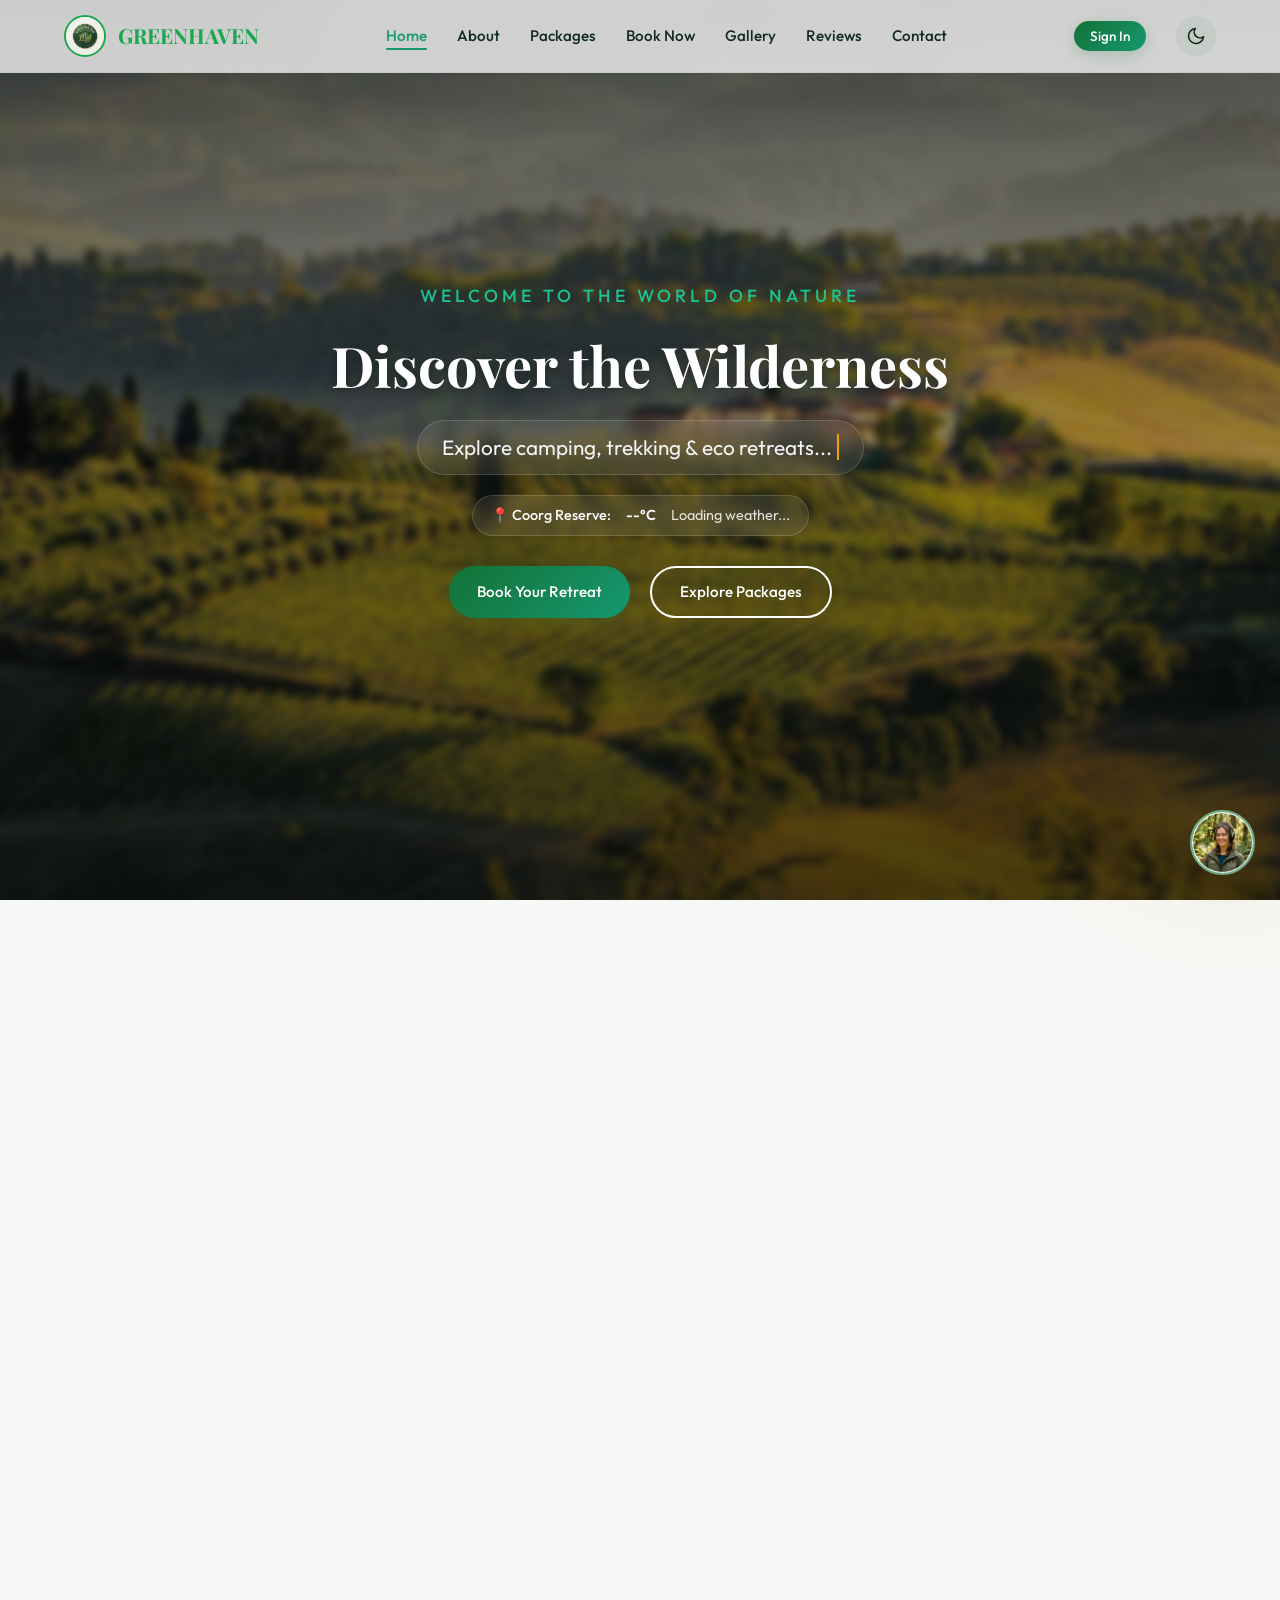
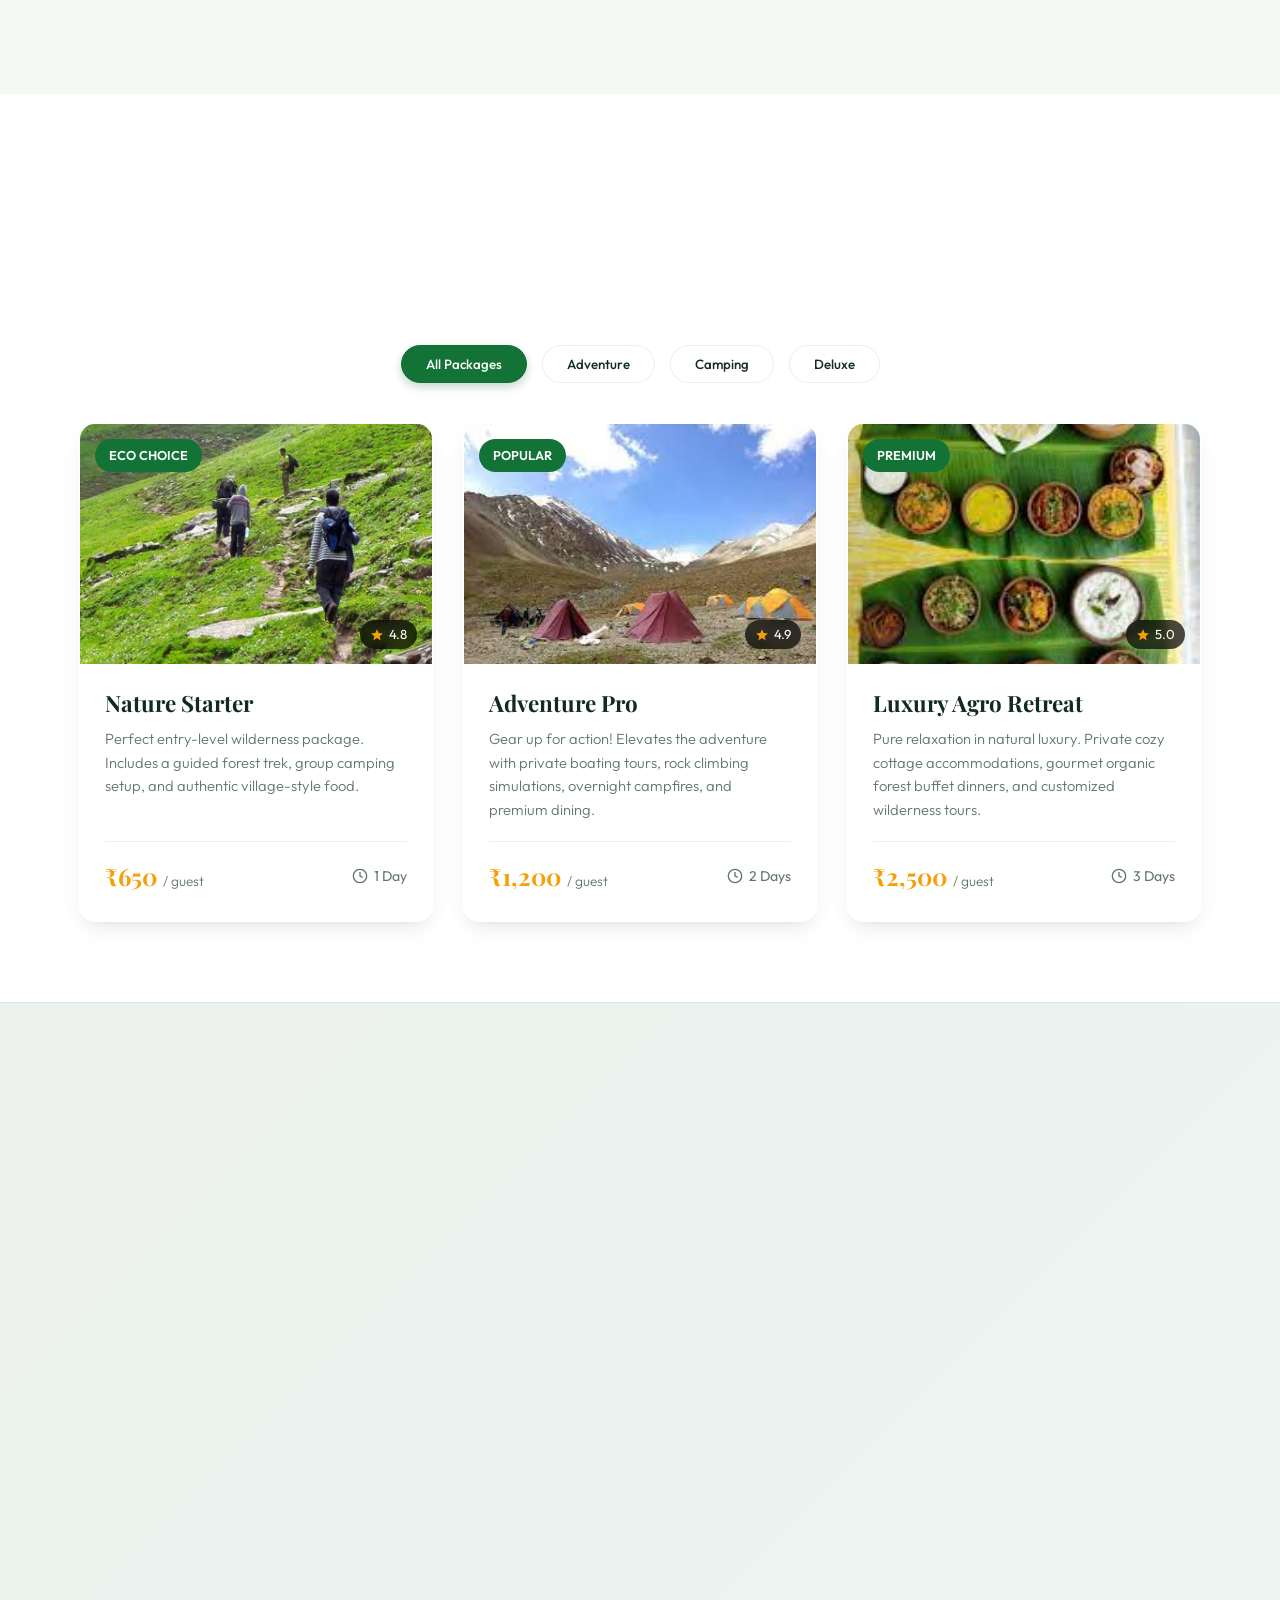
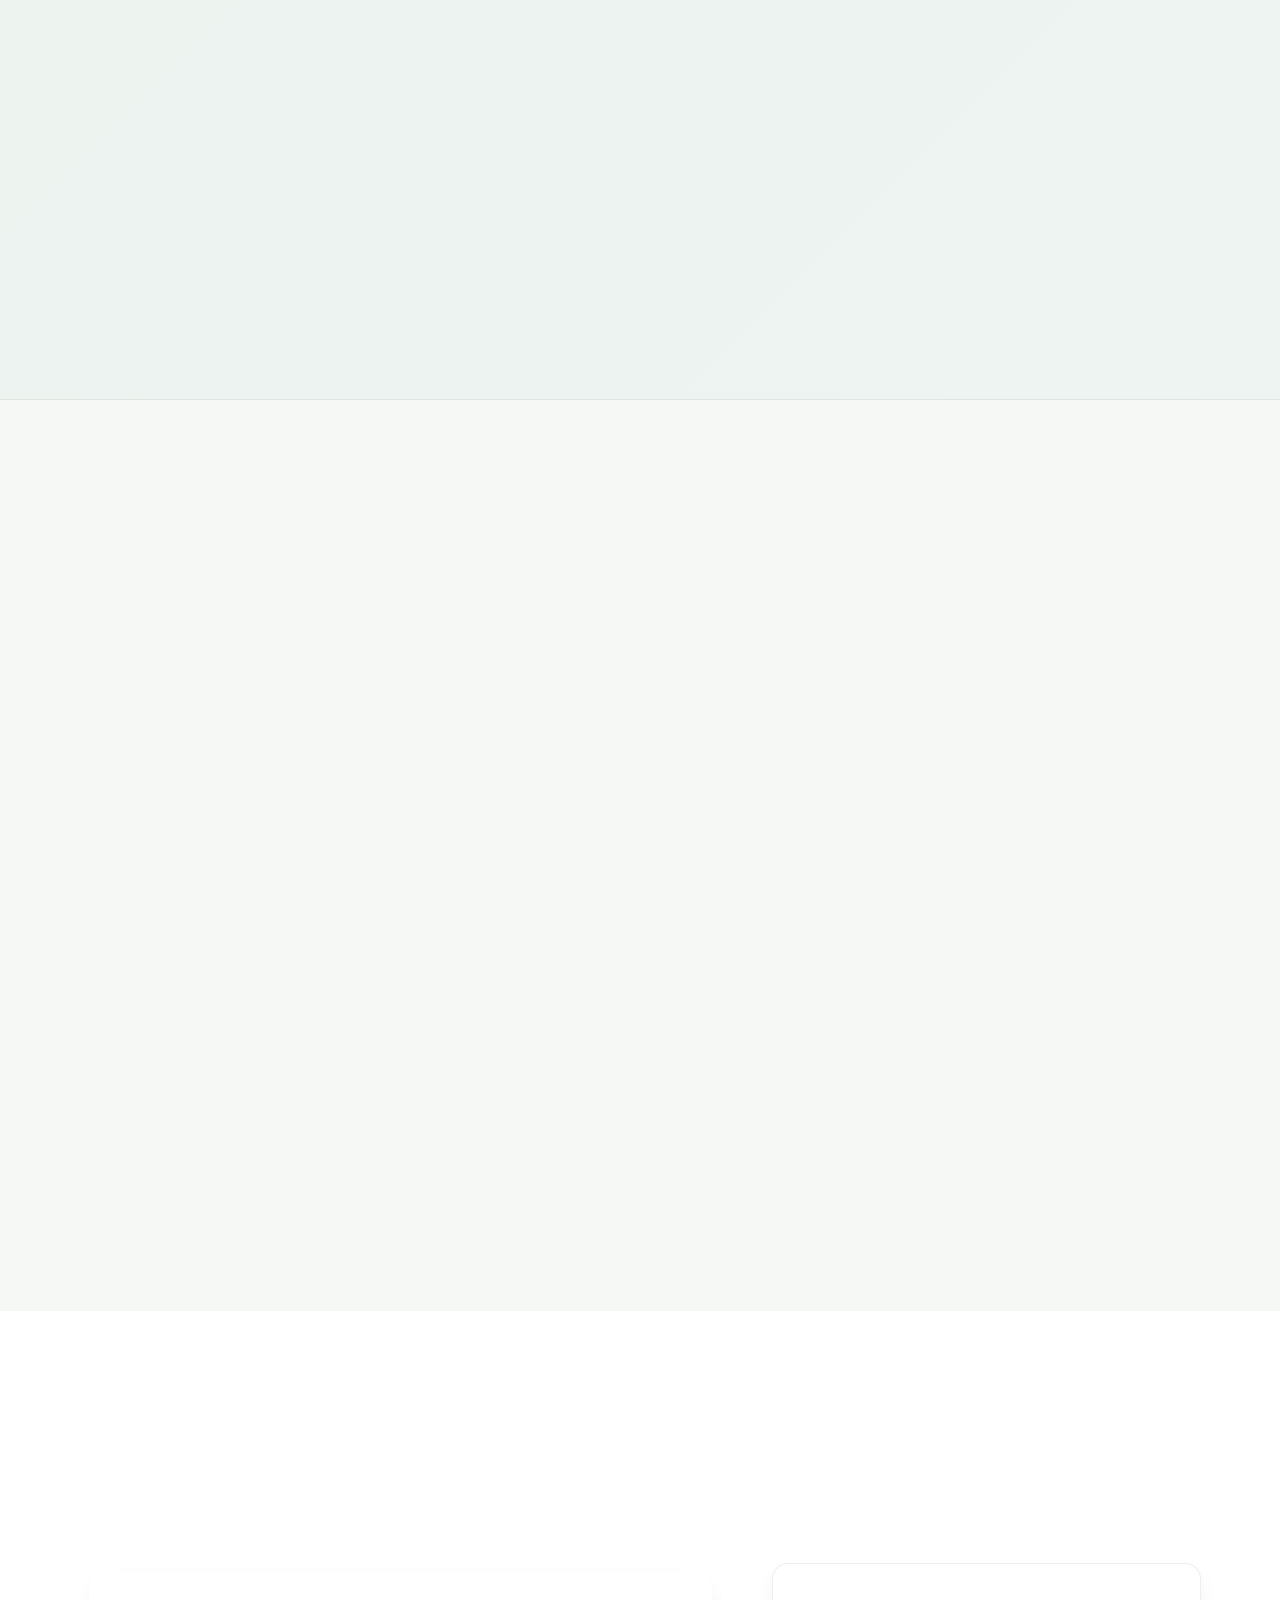
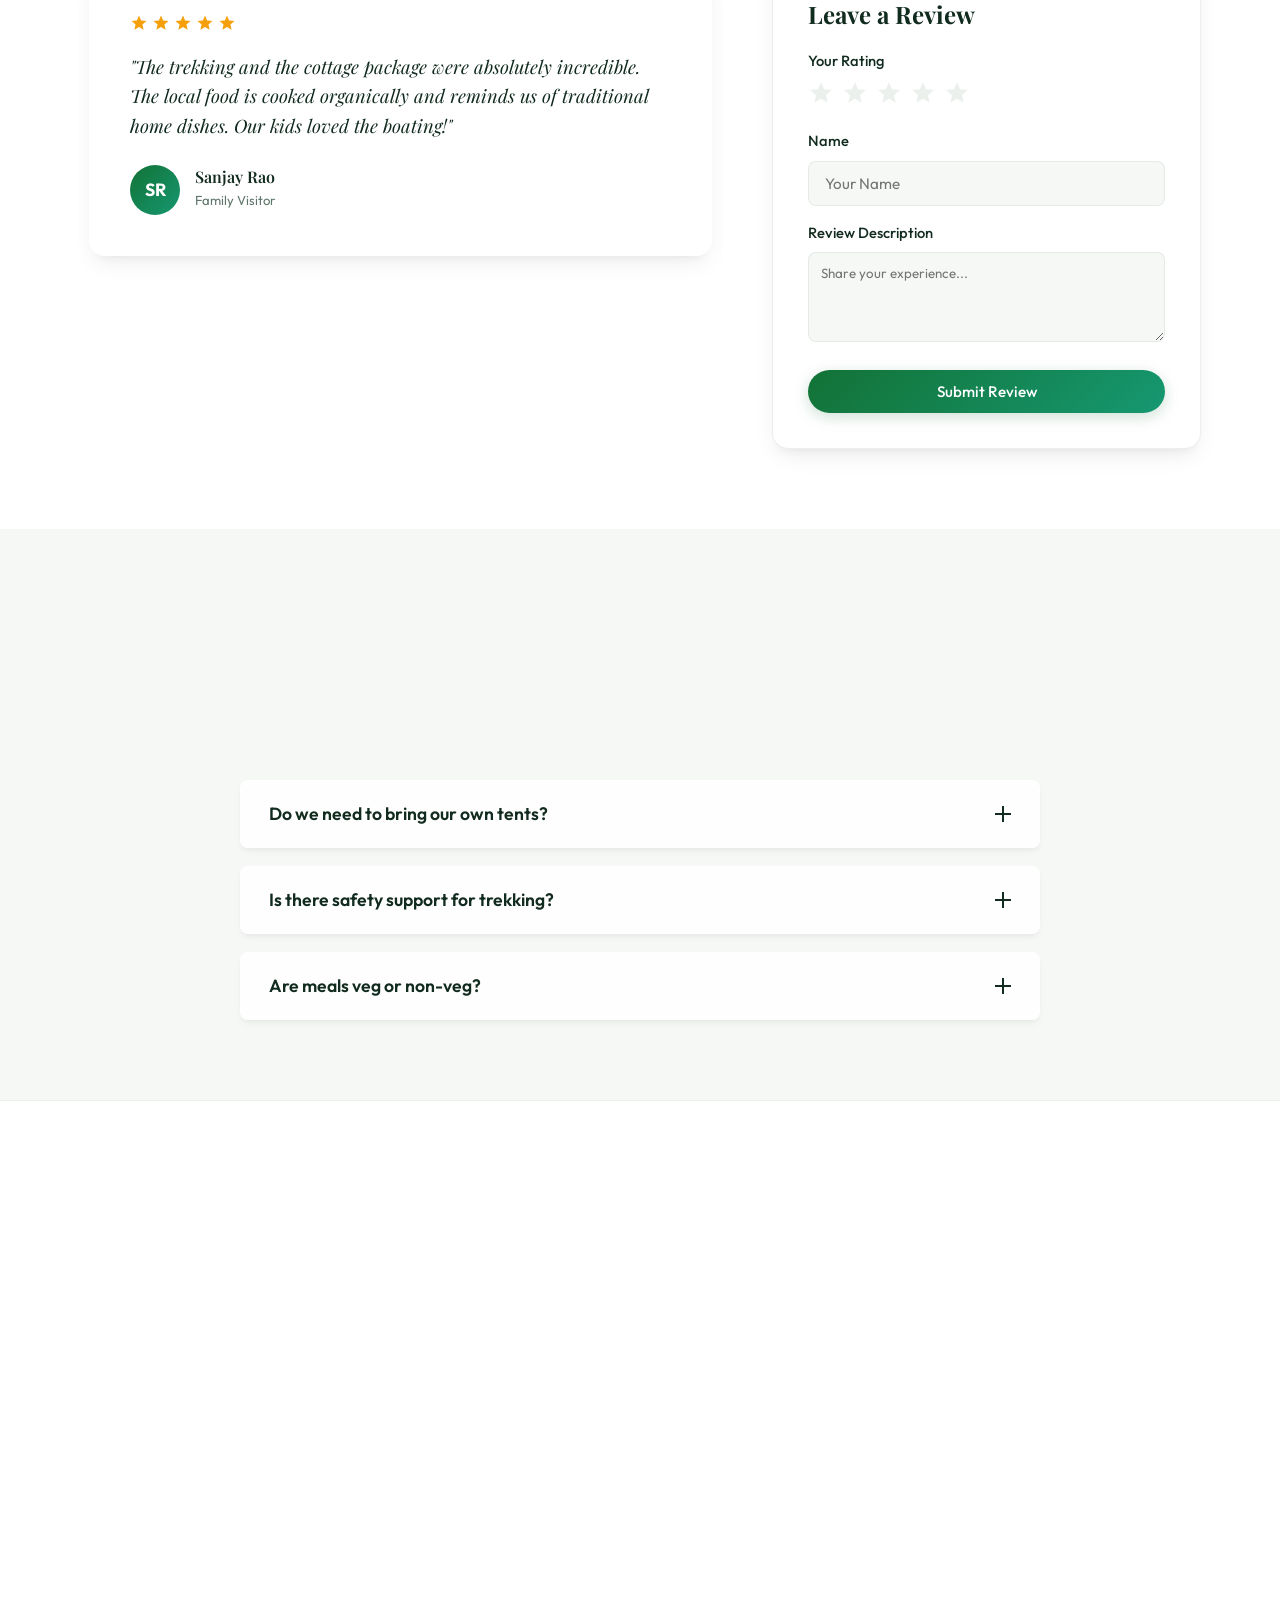
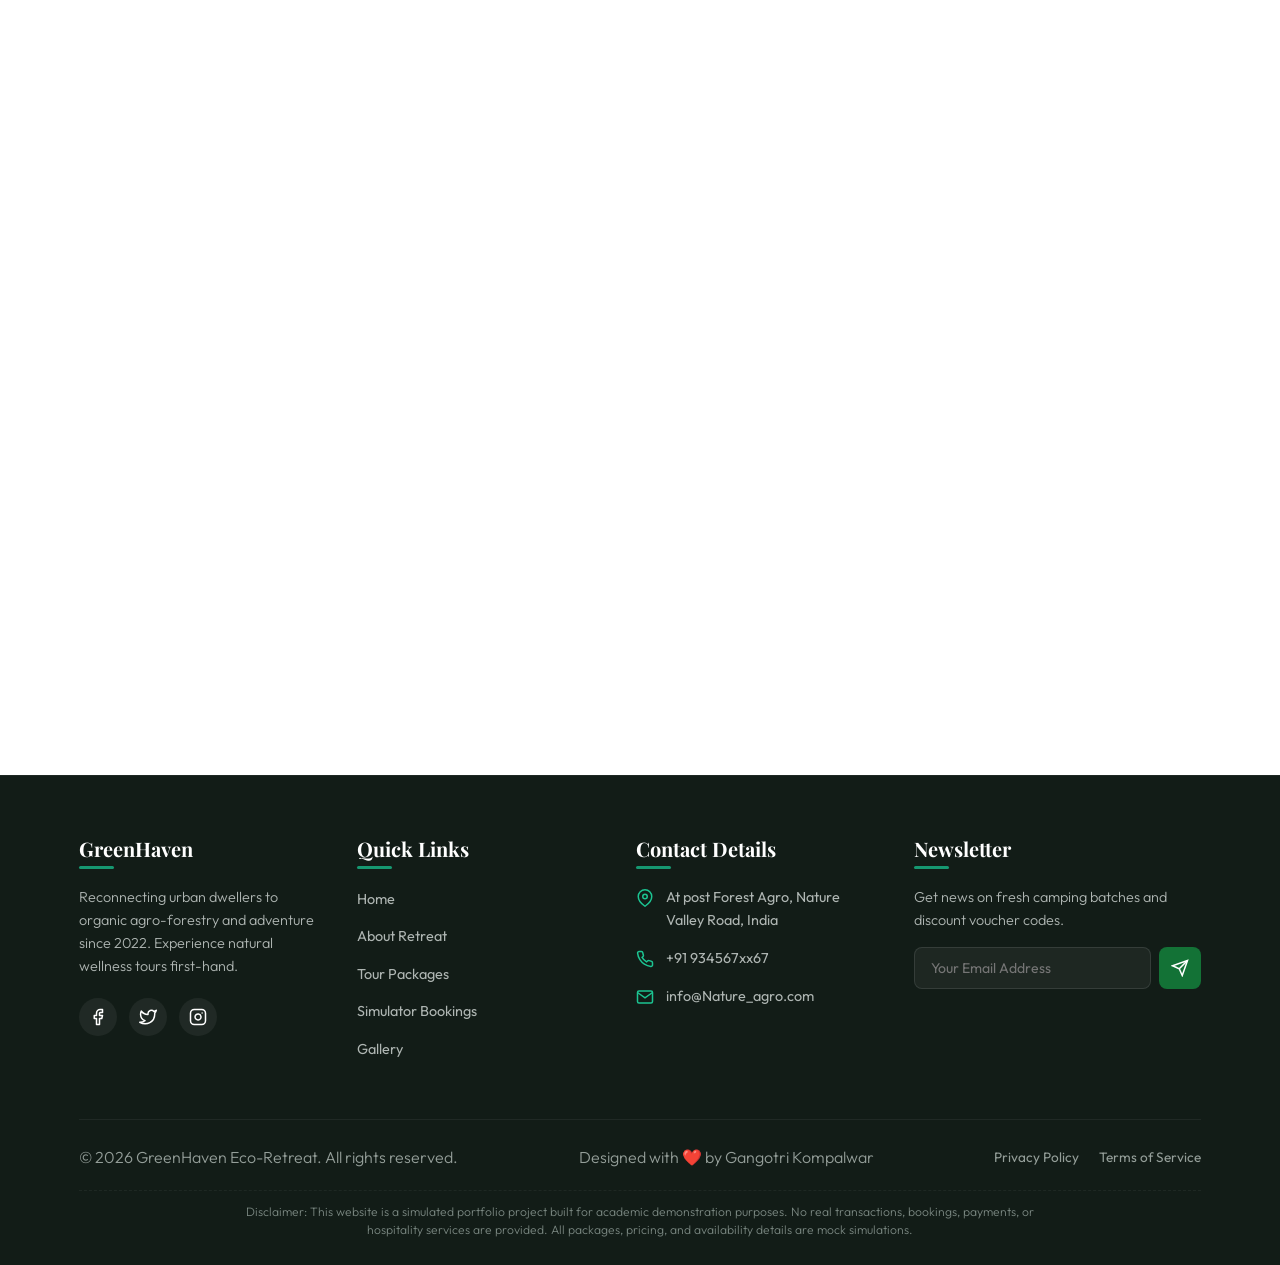
==== admin.html @ 40a6234b "feat: implement User Auth, Payment Gateway simulation, Live Weather API, Google Maps, Admin Dashboar" ====
<!DOCTYPE html>
<html lang="en" data-theme="light">
<head>
  <meta charset="UTF-8">
  <meta name="viewport" content="width=device-width, initial-scale=1.0">
  <title>GreenHaven Retreat | Admin Control Dashboard</title>
  <!-- Google Fonts Outfit & Inter -->
  <link rel="preconnect" href="https://fonts.googleapis.com">
  <link rel="preconnect" href="https://fonts.gstatic.com" crossorigin>
  <link href="https://fonts.googleapis.com/css2?family=Outfit:wght@400;500;600;700&family=Plus+Jakarta+Sans:wght@300;400;500;600&display=swap" rel="stylesheet">
  
  <style>
    :root {
      --primary: #166534;
      --primary-light: #15803d;
      --secondary: #14532d;
      --accent: #d97706;
      
      --bg-main: #f8fafc;
      --bg-card: #ffffff;
      --text-main: #0f172a;
      --text-muted: #64748b;
      --border-color: #e2e8f0;
      
      --shadow-sm: 0 1px 3px rgba(0,0,0,0.05);
      --shadow-md: 0 4px 12px rgba(15, 23, 42, 0.05), 0 1px 2px rgba(15, 23, 42, 0.02);
      
      --radius-sm: 8px;
      --radius-md: 12px;
      --radius-full: 9999px;
      --transition-normal: 0.25s ease;
      --font-title: 'Outfit', sans-serif;
      --font-body: 'Plus Jakarta Sans', sans-serif;
    }
    
    [data-theme="dark"] {
      --bg-main: #0b0f0d;
      --bg-card: #121815;
      --text-main: #f1f5f9;
      --text-muted: #94a3b8;
      --border-color: #1e2924;
      --shadow-md: 0 4px 20px rgba(0,0,0,0.2);
    }
    
    * {
      box-sizing: border-box;
      margin: 0;
      padding: 0;
    }
    
    body {
      background-color: var(--bg-main);
      color: var(--text-main);
      font-family: var(--font-body);
      min-height: 100vh;
      display: flex;
      flex-direction: column;
      transition: background-color var(--transition-normal);
    }
    
    header {
      background-color: var(--bg-card);
      border-bottom: 1px solid var(--border-color);
      padding: 16px 24px;
      display: flex;
      justify-content: space-between;
      align-items: center;
      position: sticky;
      top: 0;
      z-index: 100;
      transition: background-color var(--transition-normal), border-color var(--transition-normal);
    }
    
    .logo-area {
      display: flex;
      align-items: center;
      gap: 12px;
    }
    
    .logo-circle {
      width: 32px;
      height: 32px;
      background: linear-gradient(135deg, var(--primary), var(--primary-light));
      border-radius: 50%;
    }
    
    .logo-text {
      font-family: var(--font-title);
      font-size: 1.25rem;
      font-weight: 700;
      color: var(--primary);
    }
    
    .header-actions {
      display: flex;
      align-items: center;
      gap: 12px;
    }
    
    .btn {
      padding: 8px 16px;
      font-size: 0.85rem;
      font-weight: 600;
      border-radius: var(--radius-sm);
      border: none;
      cursor: pointer;
      font-family: var(--font-body);
      text-decoration: none;
      display: inline-flex;
      align-items: center;
      gap: 6px;
      transition: all var(--transition-normal);
    }
    
    .btn-primary {
      background-color: var(--primary);
      color: #fff;
    }
    
    .btn-primary:hover {
      background-color: var(--primary-light);
    }
    
    .btn-outline {
      background: transparent;
      border: 1px solid var(--border-color);
      color: var(--text-main);
    }
    
    .btn-outline:hover {
      background-color: rgba(0,0,0,0.02);
    }
    
    .container {
      max-width: 1280px;
      width: 100%;
      margin: 0 auto;
      padding: 30px 24px;
      flex-grow: 1;
      display: flex;
      flex-direction: column;
      gap: 25px;
    }
    
    /* Metrics panel */
    .metrics-grid {
      display: grid;
      grid-template-columns: repeat(auto-fit, minmax(240px, 1fr));
      gap: 20px;
    }
    
    .metric-card {
      background-color: var(--bg-card);
      border: 1px solid var(--border-color);
      border-radius: var(--radius-md);
      padding: 20px;
      box-shadow: var(--shadow-sm);
      display: flex;
      flex-direction: column;
      gap: 8px;
      position: relative;
      overflow: hidden;
    }
    
    .metric-card::after {
      content: '';
      position: absolute;
      left: 0;
      top: 0;
      width: 4px;
      height: 100%;
      background-color: var(--primary);
    }
    
    .metric-card.accent::after {
      background-color: var(--accent);
    }
    
    .metric-title {
      font-size: 0.82rem;
      text-transform: uppercase;
      letter-spacing: 1px;
      color: var(--text-muted);
      font-weight: 600;
    }
    
    .metric-value {
      font-family: var(--font-title);
      font-size: 1.85rem;
      font-weight: 700;
    }
    
    /* Dashboard middle section layout */
    .dash-layout-grid {
      display: grid;
      grid-template-columns: 2fr 1fr;
      gap: 25px;
    }
    
    @media (max-width: 992px) {
      .dash-layout-grid {
        grid-template-columns: 1fr;
      }
    }
    
    .card {
      background-color: var(--bg-card);
      border: 1px solid var(--border-color);
      border-radius: var(--radius-md);
      box-shadow: var(--shadow-md);
      padding: 24px;
      display: flex;
      flex-direction: column;
      gap: 20px;
    }
    
    .card-header {
      display: flex;
      justify-content: space-between;
      align-items: center;
      border-bottom: 1px solid var(--border-color);
      padding-bottom: 12px;
    }
    
    .card-title {
      font-family: var(--font-title);
      font-size: 1.15rem;
      font-weight: 600;
    }
    
    /* Tab controllers */
    .tab-bar {
      display: flex;
      border-bottom: 2px solid var(--border-color);
      gap: 15px;
    }
    
    .tab-btn {
      padding: 10px 16px;
      font-weight: 500;
      color: var(--text-muted);
      border: none;
      background: none;
      cursor: pointer;
      position: relative;
      font-size: 0.9rem;
      font-family: var(--font-body);
      transition: color var(--transition-normal);
    }
    
    .tab-btn:hover {
      color: var(--text-main);
    }
    
    .tab-btn.active {
      color: var(--primary);
      font-weight: 600;
    }
    
    .tab-btn.active::after {
      content: '';
      position: absolute;
      bottom: -2px;
      left: 0;
      width: 100%;
      height: 2px;
      background-color: var(--primary);
    }
    
    .tab-panel {
      display: none;
    }
    
    .tab-panel.active {
      display: block;
    }
    
    /* Table styling */
    .table-container {
      overflow-x: auto;
      max-height: 450px;
      overflow-y: auto;
      border: 1px solid var(--border-color);
      border-radius: var(--radius-sm);
    }
    
    table {
      width: 100%;
      border-collapse: collapse;
      text-align: left;
      font-size: 0.85rem;
    }
    
    th, td {
      padding: 12px 16px;
      border-bottom: 1px solid var(--border-color);
    }
    
    th {
      background-color: rgba(0,0,0,0.02);
      font-weight: 600;
      color: var(--text-muted);
      position: sticky;
      top: 0;
      z-index: 10;
    }
    
    [data-theme="dark"] th {
      background-color: rgba(255,255,255,0.02);
    }
    
    tr:hover {
      background-color: rgba(0,0,0,0.01);
    }
    
    .badge {
      padding: 3px 8px;
      border-radius: var(--radius-full);
      font-size: 0.72rem;
      font-weight: 600;
      text-transform: uppercase;
      display: inline-block;
    }
    
    .badge-positive { background-color: #dcfce7; color: #166534; }
    .badge-negative { background-color: #fee2e2; color: #991b1b; }
    .badge-neutral { background-color: #f1f5f9; color: #475569; }
    
    /* Custom charting container */
    .chart-container {
      width: 100%;
      display: flex;
      flex-direction: column;
      align-items: center;
      gap: 15px;
      padding: 10px;
    }
    
    canvas {
      width: 100%;
      max-width: 400px;
      height: 250px;
      background: var(--bg-card);
      border-radius: var(--radius-sm);
    }
    
    .empty-state {
      padding: 40px;
      text-align: center;
      color: var(--text-muted);
      font-size: 0.9rem;
    }
  </style>
</head>
<body>

  <header>
    <div class="logo-area">
      <div class="logo-circle"></div>
      <span class="logo-text">GreenHaven Retreat</span>
      <span style="font-size: 0.76rem; background: #e2e8f0; color: #475569; padding: 2px 8px; border-radius: 99px; font-weight: 600; margin-left: 5px;">Admin</span>
    </div>
    
    <div class="header-actions">
      <a href="index.html" class="btn btn-outline">🏠 Main Site</a>
      <button id="theme-toggle" class="btn btn-outline" style="padding: 8px;">🌓 Theme</button>
      <button id="logout-btn" class="btn btn-primary">Logout</button>
    </div>
  </header>

  <div class="container">
    
    <!-- KPI Metrics -->
    <div class="metrics-grid">
      <div class="metric-card">
        <span class="metric-title">Total Bookings</span>
        <span class="metric-value" id="kpi-bookings">--</span>
      </div>
      <div class="metric-card">
        <span class="metric-title">Total Revenue (INR)</span>
        <span class="metric-value" id="kpi-revenue">₹0.00</span>
      </div>
      <div class="metric-card accent">
        <span class="metric-title">Contact Queries</span>
        <span class="metric-value" id="kpi-contacts">--</span>
      </div>
      <div class="metric-card">
        <span class="metric-title">NLP Positive Ratio</span>
        <span class="metric-value" id="kpi-sentiment">--</span>
      </div>
    </div>
    
    <div class="dash-layout-grid">
      
      <!-- Primary Data Tables Card -->
      <div class="card">
        <div class="card-header">
          <div class="tab-bar">
            <button class="tab-btn active" data-tab="bookings-tab">Bookings Logs</button>
            <button class="tab-btn" data-tab="reviews-tab">Reviews Sentiment</button>
            <button class="tab-btn" data-tab="contacts-tab">Contact Queries</button>
          </div>
          <button id="export-csv-btn" class="btn btn-primary" style="padding: 6px 12px; font-size: 0.8rem;">📥 Export Bookings CSV</button>
        </div>
        
        <!-- Bookings Log Panel -->
        <div class="tab-panel active" id="bookings-tab">
          <div class="table-container">
            <table id="bookings-table">
              <thead>
                <tr>
                  <th>Ticket ID</th>
                  <th>Visitor Name</th>
                  <th>Email</th>
                  <th>Visit Date</th>
                  <th>Package Choice</th>
                  <th>Total Cost</th>
                </tr>
              </thead>
              <tbody id="bookings-table-body">
                <!-- Loaded dynamically -->
              </tbody>
            </table>
          </div>
        </div>
        
        <!-- Reviews Panel -->
        <div class="tab-panel" id="reviews-tab">
          <div class="table-container">
            <table id="reviews-table">
              <thead>
                <tr>
                  <th>Author</th>
                  <th>Rating</th>
                  <th>Review Text</th>
                  <th>Sentiment</th>
                  <th>Score</th>
                </tr>
              </thead>
              <tbody id="reviews-table-body">
                <!-- Loaded dynamically -->
              </tbody>
            </table>
          </div>
        </div>
        
        <!-- Contacts Panel -->
        <div class="tab-panel" id="contacts-tab">
          <div class="table-container">
            <table id="contacts-table">
              <thead>
                <tr>
                  <th>Sender</th>
                  <th>Email</th>
                  <th>Message Detail</th>
                  <th>Received Date</th>
                </tr>
              </thead>
              <tbody id="contacts-table-body">
                <!-- Loaded dynamically -->
              </tbody>
            </table>
          </div>
        </div>
      </div>
      
      <!-- Analytics Charts Card -->
      <div class="card">
        <div class="card-header">
          <span class="card-title">Analytics Distribution</span>
        </div>
        <div class="chart-container">
          <h4 style="font-size: 0.88rem; color: var(--text-muted); width: 100%; text-align: left;">Booking Packages Distribution</h4>
          <canvas id="package-chart"></canvas>
          
          <h4 style="font-size: 0.88rem; color: var(--text-muted); width: 100%; text-align: left; margin-top: 15px;">Review Sentiments Polarity</h4>
          <canvas id="sentiment-chart"></canvas>
        </div>
      </div>
      
    </div>
    
  </div>

  <script>
    // 1. Security Gate Validation
    const role = sessionStorage.getItem('role');
    const token = sessionStorage.getItem('token');
    
    if (role !== 'admin' || !token) {
      alert("Unauthorized Access. Admin credentials required.");
      window.location.href = "index.html";
    }
    
    // Theme Handler
    const savedTheme = localStorage.getItem('theme') || 'light';
    document.documentElement.setAttribute('data-theme', savedTheme);
    document.getElementById('theme-toggle').addEventListener('click', () => {
      const current = document.documentElement.getAttribute('data-theme');
      const next = current === 'dark' ? 'light' : 'dark';
      document.documentElement.setAttribute('data-theme', next);
      localStorage.setItem('theme', next);
      // Redraw charts to update text colors
      loadDashboardData();
    });
    
    // Tab Controller
    const tabBtns = document.querySelectorAll('.tab-btn');
    const tabPanels = document.querySelectorAll('.tab-panel');
    
    tabBtns.forEach(btn => {
      btn.addEventListener('click', () => {
        tabBtns.forEach(b => b.classList.remove('active'));
        tabPanels.forEach(p => p.classList.remove('active'));
        
        btn.classList.add('active');
        document.getElementById(btn.getAttribute('data-tab')).classList.add('active');
      });
    });
    
    // Logout Handler
    document.getElementById('logout-btn').addEventListener('click', () => {
      sessionStorage.clear();
      window.location.href = "index.html";
    });
    
    // Global booking data storage for CSV exporter
    let activeBookings = [];
    
    // 2. Fetch and Load SQL Reports
    function loadDashboardData() {
      fetch('/api/admin/stats')
        .then(res => {
          if (!res.ok) throw new Error("API Stats fetch error.");
          return res.json();
        })
        .then(data => {
          renderDashboard(data);
        })
        .catch(err => {
          console.warn("REST API statistics unavailable, loading Demo Mode fallback (localStorage)...", err);
          loadDemoModeData();
        });
    }
    
    function renderDashboard(data) {
      activeBookings = data.bookings;
      
      // Update KPIs
      document.getElementById('kpi-bookings').textContent = data.booking_count;
      document.getElementById('kpi-revenue').textContent = `₹${parseFloat(data.total_revenue).toLocaleString('en-IN', {maximumFractionDigits: 2})}`;
      document.getElementById('kpi-contacts').textContent = data.contacts.length;
      
      // Calculate Sentiment positive ratio
      let positiveCount = data.sentiments.Positive || 0;
      let totalReviews = Object.values(data.sentiments).reduce((a, b) => a + b, 0);
      let pct = totalReviews > 0 ? Math.round((positiveCount / totalReviews) * 100) : 100;
      document.getElementById('kpi-sentiment').textContent = `${pct}% Positive`;
      
      // Render Tables
      renderBookingsTable(data.bookings);
      renderReviewsTable(data.reviews);
      renderContactsTable(data.contacts);
      
      // Draw Charts using HTML5 Canvas
      drawPackageChart(data.packages);
      drawSentimentChart(data.sentiments);
    }
    
    function renderBookingsTable(bookings) {
      const tbody = document.getElementById('bookings-table-body');
      tbody.innerHTML = '';
      
      if (bookings.length === 0) {
        tbody.innerHTML = `<tr><td colspan="6" class="empty-state">No bookings log found.</td></tr>`;
        return;
      }
      
      bookings.forEach(b => {
        tbody.innerHTML += `
          <tr>
            <td><strong>${b.ticket_id}</strong></td>
            <td>${b.visitor_name}</td>
            <td>${b.email}</td>
            <td>${b.visit_date}</td>
            <td>${b.package_name}</td>
            <td>₹${parseFloat(b.total_price).toLocaleString('en-IN', {maximumFractionDigits:2})}</td>
          </tr>
        `;
      });
    }
    
    function renderReviewsTable(reviews) {
      const tbody = document.getElementById('reviews-table-body');
      tbody.innerHTML = '';
      
      if (reviews.length === 0) {
        tbody.innerHTML = `<tr><td colspan="5" class="empty-state">No reviews registered.</td></tr>`;
        return;
      }
      
      reviews.forEach(r => {
        let badgeClass = 'badge-neutral';
        if (r.sentiment_label === 'Positive') badgeClass = 'badge-positive';
        else if (r.sentiment_label === 'Negative') badgeClass = 'badge-negative';
        
        tbody.innerHTML += `
          <tr>
            <td><strong>${r.name}</strong></td>
            <td>⭐ ${r.rating}/5</td>
            <td>"${r.text}"</td>
            <td><span class="badge ${badgeClass}">${r.sentiment_label}</span></td>
            <td>${Math.round(r.sentiment_score * 100)}%</td>
          </tr>
        `;
      });
    }
    
    function renderContactsTable(contacts) {
      const tbody = document.getElementById('contacts-table-body');
      tbody.innerHTML = '';
      
      if (contacts.length === 0) {
        tbody.innerHTML = `<tr><td colspan="4" class="empty-state">No helpdesk messages received.</td></tr>`;
        return;
      }
      
      contacts.forEach(c => {
        const dateStr = c.created_at ? new Date(c.created_at).toLocaleDateString() : 'Today';
        tbody.innerHTML += `
          <tr>
            <td><strong>${c.name}</strong></td>
            <td>${c.email}</td>
            <td>${c.message}</td>
            <td>${dateStr}</td>
          </tr>
        `;
      });
    }
    
    // Draw Custom Package Bar Chart using HTML Canvas API
    function drawPackageChart(packages) {
      const canvas = document.getElementById('package-chart');
      const ctx = canvas.getContext('2d');
      const isDark = document.documentElement.getAttribute('data-theme') === 'dark';
      
      // Clear canvas
      ctx.clearRect(0, 0, canvas.width, canvas.height);
      
      // Canvas properties
      const w = canvas.width = 400;
      const h = canvas.height = 250;
      
      const padding = 40;
      const chartWidth = w - padding * 2;
      const chartHeight = h - padding * 2;
      
      const labels = Object.keys(packages).length > 0 ? Object.keys(packages) : ["Nature Starter", "Adventure Pro", "Luxury Retreat"];
      const values = Object.keys(packages).length > 0 ? Object.values(packages) : [3, 5, 2];
      const maxVal = Math.max(...values, 5);
      
      // Grid labels text styling
      ctx.fillStyle = isDark ? "#94a3b8" : "#64748b";
      ctx.font = "10px sans-serif";
      
      // Draw Y-axis grid & labels
      const gridLines = 4;
      for (let i = 0; i <= gridLines; i++) {
        const val = Math.round((maxVal / gridLines) * i);
        const y = h - padding - (chartHeight / gridLines) * i;
        ctx.fillText(val, 10, y + 3);
        ctx.strokeStyle = isDark ? "rgba(255,255,255,0.06)" : "rgba(0,0,0,0.06)";
        ctx.beginPath();
        ctx.moveTo(padding, y);
        ctx.lineTo(w - padding, y);
        ctx.stroke();
      }
      
      // Draw Bars
      const barSpacing = chartWidth / labels.length;
      const barWidth = 30;
      
      labels.forEach((label, index) => {
        const val = values[index] || 0;
        const barH = (val / maxVal) * chartHeight;
        const x = padding + barSpacing * index + (barSpacing - barWidth) / 2;
        const y = h - padding - barH;
        
        // Draw main bar fill
        ctx.fillStyle = "#15803d"; // Primary Forest Green theme
        ctx.beginPath();
        ctx.roundRect(x, y, barWidth, barH, [4, 4, 0, 0]);
        ctx.fill();
        
        // Value Text on top of bar
        ctx.fillStyle = isDark ? "#f1f5f9" : "#0f172a";
        ctx.font = "bold 11px sans-serif";
        ctx.fillText(val, x + barWidth / 2 - 3, y - 6);
        
        // Label x-axis text
        ctx.fillStyle = isDark ? "#94a3b8" : "#64748b";
        ctx.font = "8px sans-serif";
        // Shorten label for layout spacing
        let shortLabel = label.substring(0, 10);
        ctx.fillText(shortLabel, x - 5, h - padding + 15);
      });
    }
    
    // Draw Custom Pie/Donut Chart for Sentiments on Canvas
    function drawSentimentChart(sentiments) {
      const canvas = document.getElementById('sentiment-chart');
      const ctx = canvas.getContext('2d');
      const isDark = document.documentElement.getAttribute('data-theme') === 'dark';
      
      const w = canvas.width = 400;
      const h = canvas.height = 250;
      ctx.clearRect(0, 0, w, h);
      
      const cX = w / 2 - 40;
      const cY = h / 2;
      const radius = 60;
      
      const labels = ["Positive", "Neutral", "Negative"];
      const dataVals = [
        sentiments.Positive || 0,
        sentiments.Neutral || 0,
        sentiments.Negative || 0
      ];
      
      const total = dataVals.reduce((a, b) => a + b, 0);
      
      // Fallback details if no data is loaded
      const sliceVals = total > 0 ? dataVals : [3, 1, 0];
      const sliceTotal = total > 0 ? total : 4;
      const colors = ["#22c55e", "#64748b", "#ef4444"];
      
      let startAngle = 0;
      
      sliceVals.forEach((val, i) => {
        if (val === 0) return;
        const angle = (val / sliceTotal) * Math.PI * 2;
        
        ctx.fillStyle = colors[i];
        ctx.beginPath();
        ctx.moveTo(cX, cY);
        ctx.arc(cX, cY, radius, startAngle, startAngle + angle);
        ctx.closePath();
        ctx.fill();
        
        startAngle += angle;
      });
      
      // Draw inner circle for donut layout
      ctx.fillStyle = isDark ? "#121815" : "#ffffff";
      ctx.beginPath();
      ctx.arc(cX, cY, radius - 20, 0, Math.PI * 2);
      ctx.fill();
      
      // Draw legends layout list labels
      labels.forEach((lbl, idx) => {
        const x = w - 120;
        const y = 60 + idx * 30;
        const valCount = dataVals[idx];
        
        // Color block
        ctx.fillStyle = colors[idx];
        ctx.beginPath();
        ctx.roundRect(x, y - 10, 14, 14, 3);
        ctx.fill();
        
        // Text
        ctx.fillStyle = isDark ? "#f1f5f9" : "#0f172a";
        ctx.font = "11px sans-serif";
        ctx.fillText(`${lbl}: ${valCount}`, x + 24, y);
      });
    }
    
    // 3. Fallback Caching: Load LocalStorage statistics when offline
    function loadDemoModeData() {
      const localBookings = JSON.parse(localStorage.getItem('greenhaven_bookings') || '[]');
      const localReviews = JSON.parse(localStorage.getItem('greenhaven_reviews') || '[]');
      
      // Seed default bookings for demo presentation
      let bookings = localBookings;
      if (bookings.length === 0) {
        bookings = [
          { ticket_id: "GH-2026-9041", visitor_name: "Rahul Verma", email: "rahul@gmail.com", visit_date: "2026-07-24", package_name: "Adventure Pro", total_price: 1545.00 },
          { ticket_id: "GH-2026-3021", visitor_name: "Sneha Patil", email: "sneha@yahoo.com", visit_date: "2026-08-11", package_name: "Luxury Agro Retreat", total_price: 3200.00 }
        ];
      }
      
      // Seed default reviews for demo presentation
      let reviews = localReviews;
      if (reviews.length === 0) {
        reviews = [
          { name: "Sanjay Rao", rating: 5, text: "The trekking and the cottage package were absolutely incredible. The local food is cooked organically and reminds us of traditional home dishes. Our kids loved the boating!", sentiment_label: "Positive", sentiment_score: 0.95 },
          { name: "Anjali K.", rating: 4, text: "Great place for nature photographers and hikers. The guides are extremely knowledgeable about native fauna. Accommodation in the tents is very clean and standard.", sentiment_label: "Positive", sentiment_score: 0.88 }
        ];
      }
      
      // Aggregate packages count
      const packages = {};
      bookings.forEach(b => {
        packages[b.package_name] = (packages[b.package_name] || 0) + 1;
      });
      
      // Aggregate sentiments
      const sentiments = { Positive: 0, Neutral: 0, Negative: 0 };
      reviews.forEach(r => {
        sentiments[r.sentiment_label] = (sentiments[r.sentiment_label] || 0) + 1;
      });
      
      const mockStats = {
        booking_count: bookings.length,
        total_revenue: bookings.reduce((sum, b) => sum + parseFloat(b.total_price), 0),
        packages: packages,
        sentiments: sentiments,
        bookings: bookings,
        reviews: reviews,
        contacts: [
          { name: "Vikram Dev", email: "vikram@gmail.com", message: "Do you offer private custom bonfire setups for groups of 10 people?", created_at: Date.now() }
        ]
      };
      
      renderDashboard(mockStats);
    }
    
    // 4. CSV Exporter
    document.getElementById('export-csv-btn').addEventListener('click', () => {
      if (activeBookings.length === 0) {
        alert("No bookings available to export.");
        return;
      }
      
      let csvContent = "data:text/csv;charset=utf-8,";
      csvContent += "Ticket ID,Visitor Name,Email,Visit Date,Package,Total Cost\n";
      
      activeBookings.forEach(b => {
        csvContent += `"${b.ticket_id}","${b.visitor_name}","${b.email}","${b.visit_date}","${b.package_name}","${b.total_price}"\n`;
      });
      
      const encodedUri = encodeURI(csvContent);
      const link = document.createElement("a");
      link.setAttribute("href", encodedUri);
      link.setAttribute("download", "greenhaven_bookings_report.csv");
      document.body.appendChild(link);
      link.click();
      document.body.removeChild(link);
    });
    
    // Initial Load
    window.addEventListener('load', loadDashboardData);
  </script>
</body>
</html>
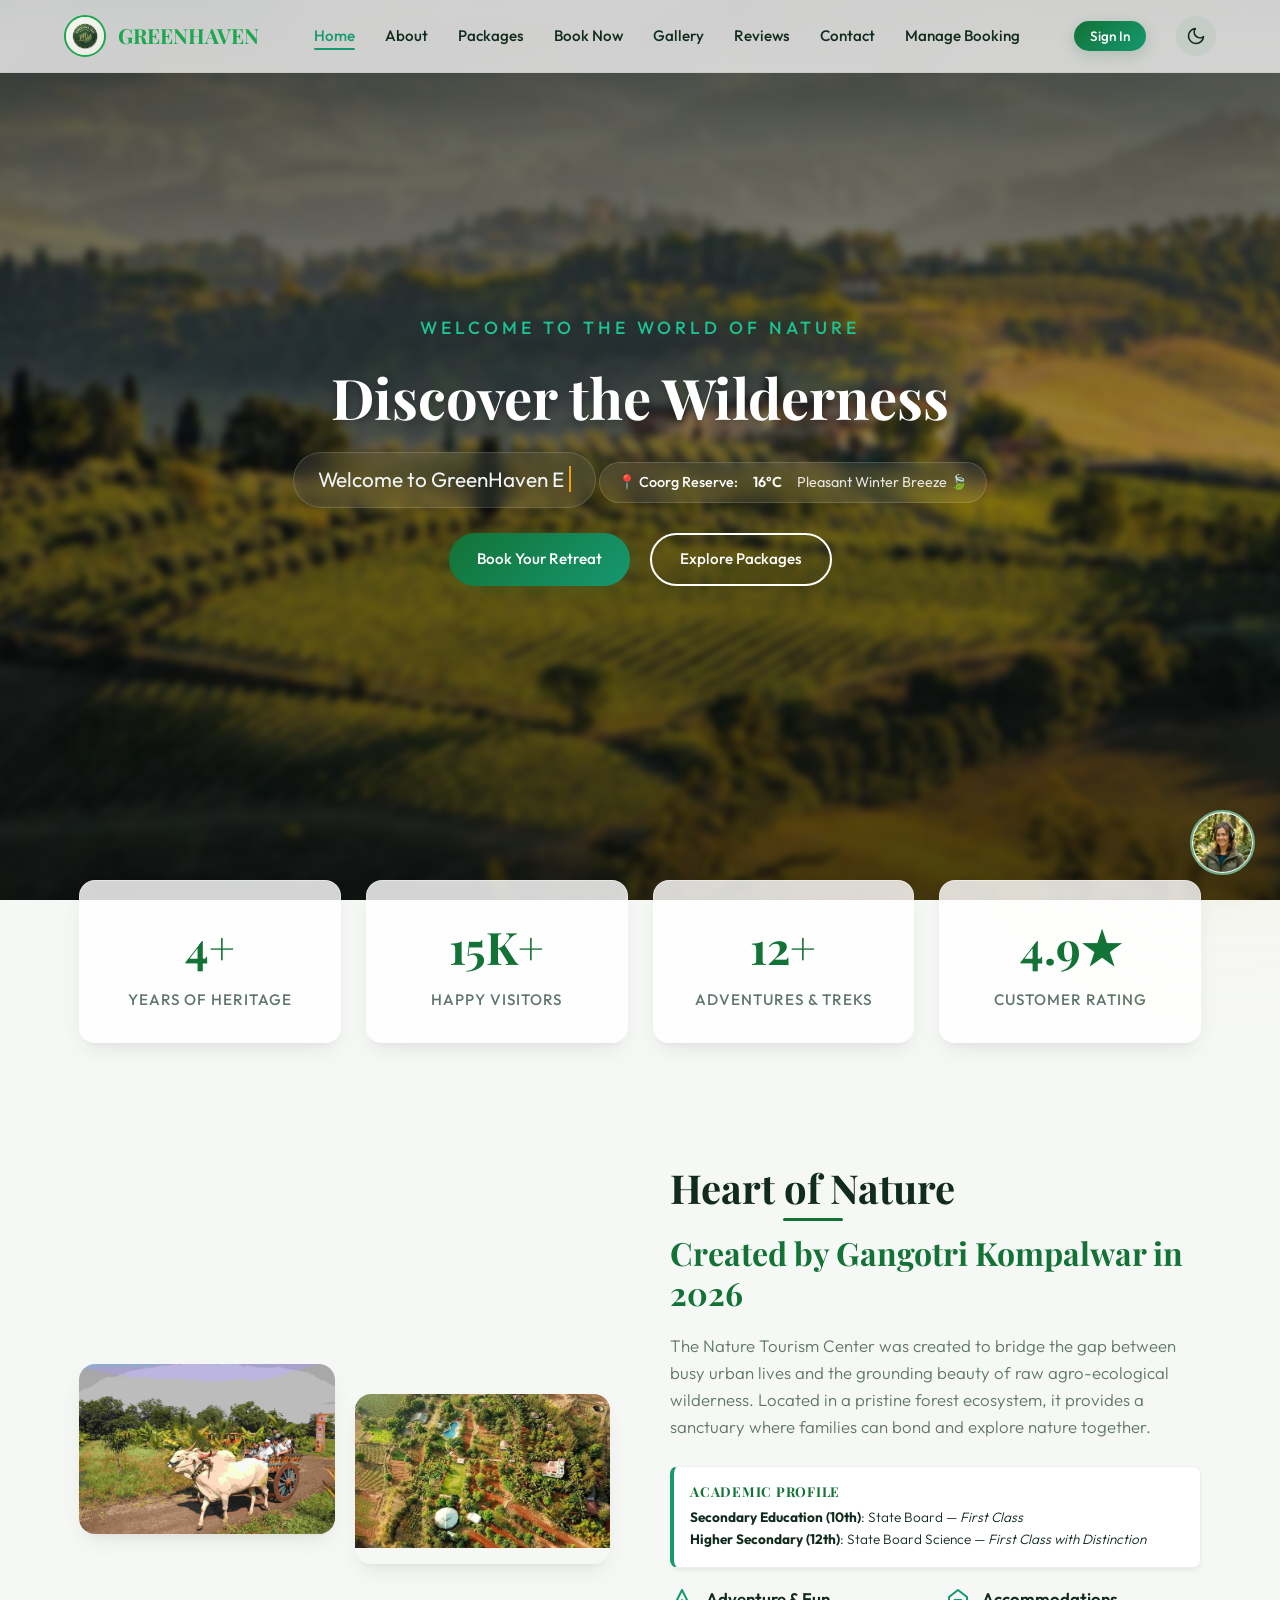
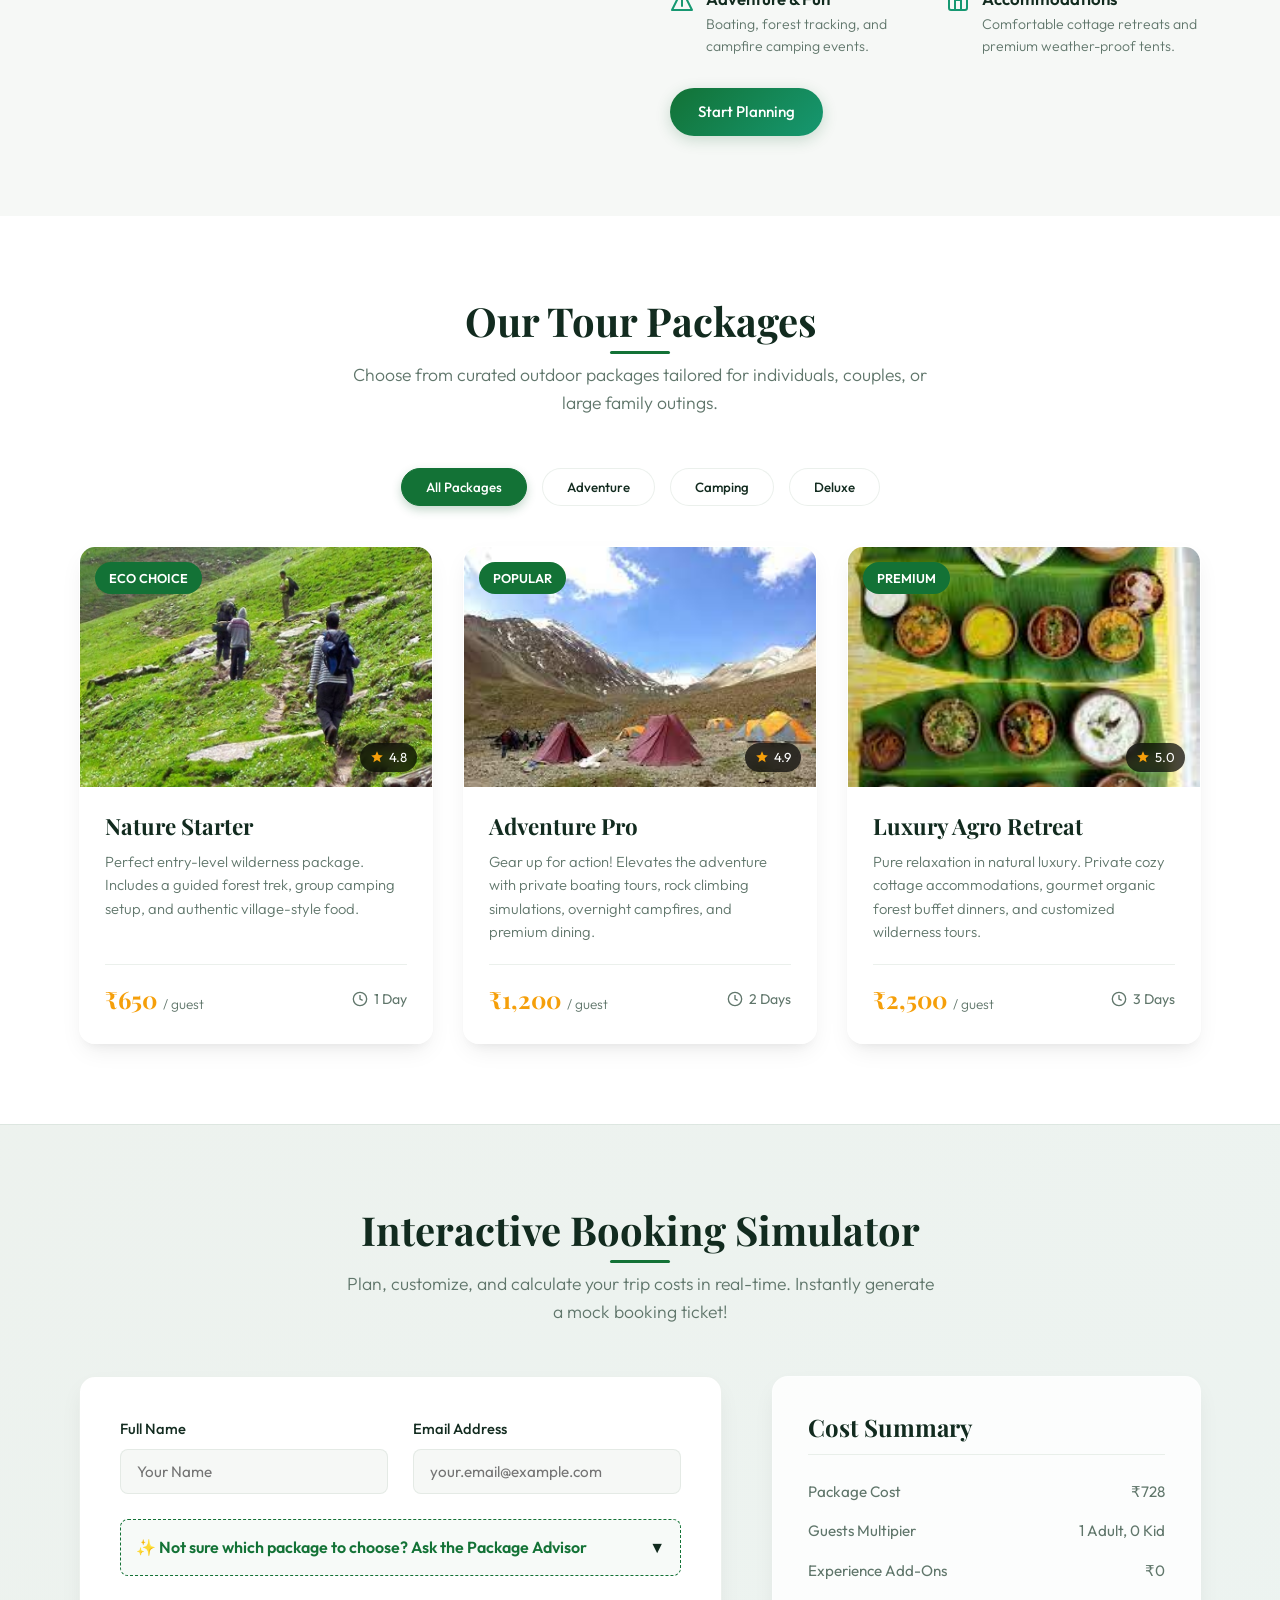
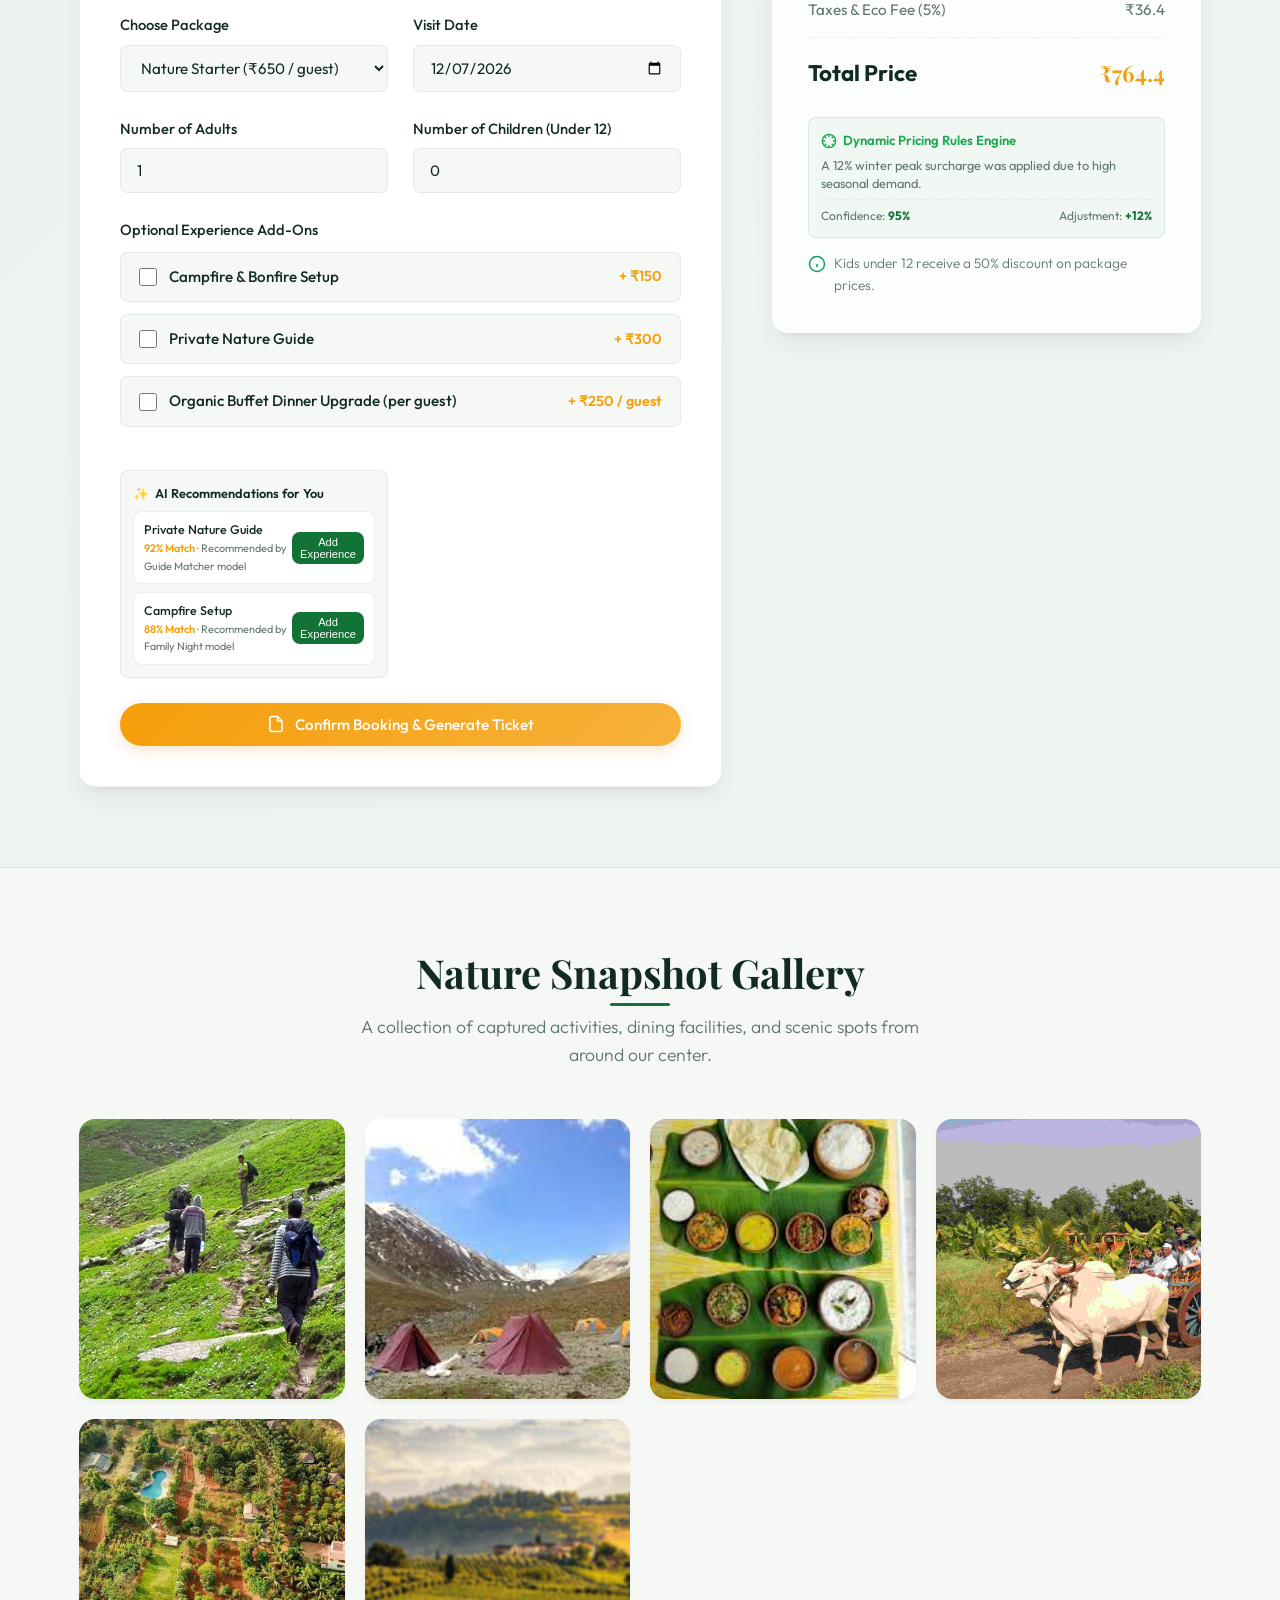
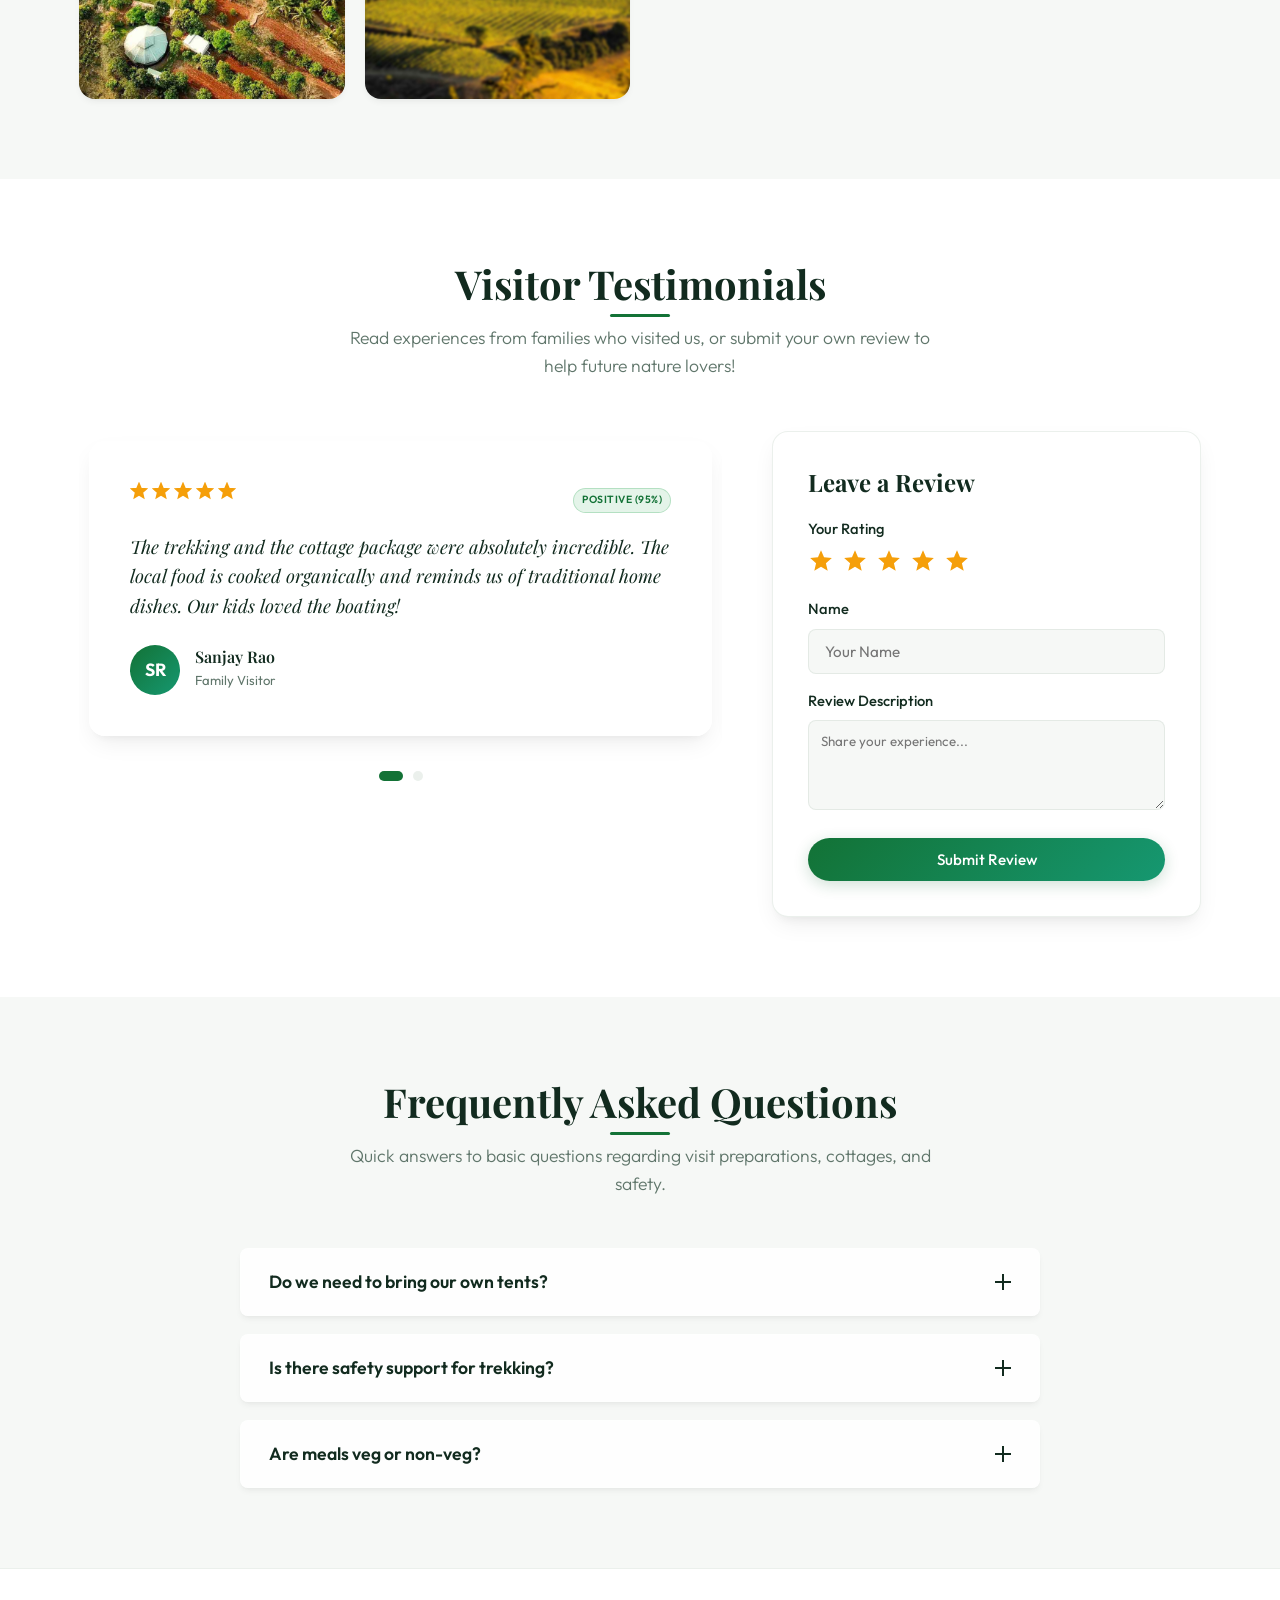
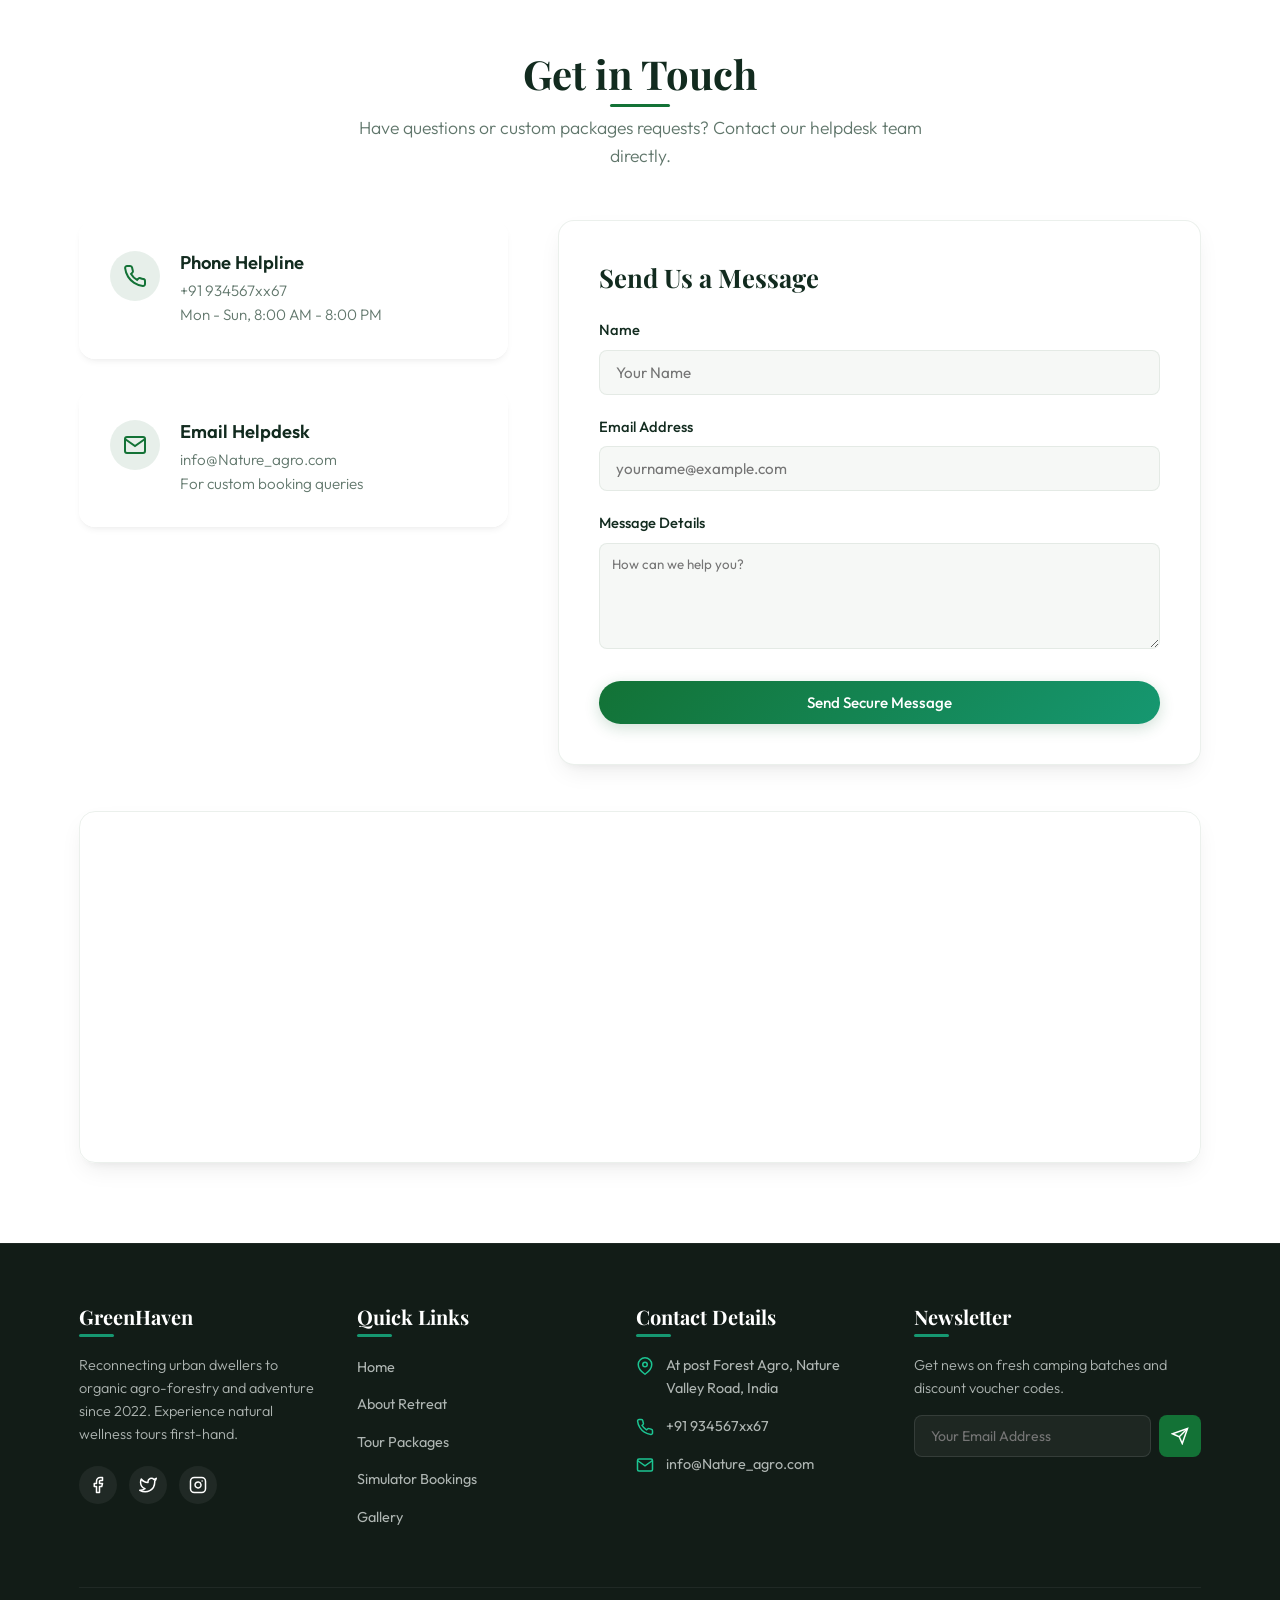
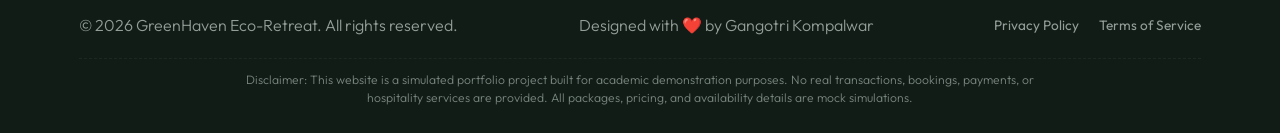
==== commit 58b6f484: "Upgrade GreenHaven: Add NLP reviews classifier, package advisor, dynamic pricing, and contrast impro" ====
--- a/admin.html
+++ b/admin.html
@@ -145,7 +145,7 @@
     /* Metrics panel */
     .metrics-grid {
       display: grid;
-      grid-template-columns: repeat(auto-fit, minmax(240px, 1fr));
+      grid-template-columns: repeat(auto-fit, minmax(200px, 1fr));
       gap: 20px;
     }
     
@@ -388,6 +388,10 @@
         <span class="metric-title">NLP Positive Ratio</span>
         <span class="metric-value" id="kpi-sentiment">--</span>
       </div>
+      <div class="metric-card">
+        <span class="metric-title">Chatbot Queries</span>
+        <span class="metric-value" id="kpi-chats">--</span>
+      </div>
     </div>
     
     <div class="dash-layout-grid">
@@ -399,6 +403,7 @@
             <button class="tab-btn active" data-tab="bookings-tab">Bookings Logs</button>
             <button class="tab-btn" data-tab="reviews-tab">Reviews Sentiment</button>
             <button class="tab-btn" data-tab="contacts-tab">Contact Queries</button>
+            <button class="tab-btn" data-tab="chatbot-tab">Chatbot History</button>
           </div>
           <button id="export-csv-btn" class="btn btn-primary" style="padding: 6px 12px; font-size: 0.8rem;">📥 Export Bookings CSV</button>
         </div>
@@ -415,6 +420,7 @@
                   <th>Visit Date</th>
                   <th>Package Choice</th>
                   <th>Total Cost</th>
+                  <th>Actions</th>
                 </tr>
               </thead>
               <tbody id="bookings-table-body">
@@ -435,6 +441,7 @@
                   <th>Review Text</th>
                   <th>Sentiment</th>
                   <th>Score</th>
+                  <th>Actions</th>
                 </tr>
               </thead>
               <tbody id="reviews-table-body">
@@ -454,9 +461,29 @@
                   <th>Email</th>
                   <th>Message Detail</th>
                   <th>Received Date</th>
+                  <th>Actions</th>
                 </tr>
               </thead>
               <tbody id="contacts-table-body">
+                <!-- Loaded dynamically -->
+              </tbody>
+            </table>
+          </div>
+        </div>
+
+        <!-- Chatbot History Panel -->
+        <div class="tab-panel" id="chatbot-tab">
+          <div class="table-container">
+            <table id="chatbot-table">
+              <thead>
+                <tr>
+                  <th>Session ID</th>
+                  <th>User Query</th>
+                  <th>Bot Response</th>
+                  <th>Timestamp</th>
+                </tr>
+              </thead>
+              <tbody id="chatbot-table-body">
                 <!-- Loaded dynamically -->
               </tbody>
             </table>
@@ -550,6 +577,7 @@
       document.getElementById('kpi-bookings').textContent = data.booking_count;
       document.getElementById('kpi-revenue').textContent = `₹${parseFloat(data.total_revenue).toLocaleString('en-IN', {maximumFractionDigits: 2})}`;
       document.getElementById('kpi-contacts').textContent = data.contacts.length;
+      document.getElementById('kpi-chats').textContent = data.chat_count || 0;
       
       // Calculate Sentiment positive ratio
       let positiveCount = data.sentiments.Positive || 0;
@@ -561,6 +589,7 @@
       renderBookingsTable(data.bookings);
       renderReviewsTable(data.reviews);
       renderContactsTable(data.contacts);
+      renderChatbotTable(data.chats);
       
       // Draw Charts using HTML5 Canvas
       drawPackageChart(data.packages);
@@ -572,7 +601,7 @@
       tbody.innerHTML = '';
       
       if (bookings.length === 0) {
-        tbody.innerHTML = `<tr><td colspan="6" class="empty-state">No bookings log found.</td></tr>`;
+        tbody.innerHTML = `<tr><td colspan="7" class="empty-state">No bookings log found.</td></tr>`;
         return;
       }
       
@@ -585,6 +614,9 @@
             <td>${b.visit_date}</td>
             <td>${b.package_name}</td>
             <td>₹${parseFloat(b.total_price).toLocaleString('en-IN', {maximumFractionDigits:2})}</td>
+            <td>
+              <button class="btn btn-outline" onclick="deleteBooking('${b.ticket_id}')" style="padding: 4px 8px; font-size: 0.72rem; border-color: #ef4444; color: #ef4444;">Cancel</button>
+            </td>
           </tr>
         `;
       });
@@ -595,7 +627,7 @@
       tbody.innerHTML = '';
       
       if (reviews.length === 0) {
-        tbody.innerHTML = `<tr><td colspan="5" class="empty-state">No reviews registered.</td></tr>`;
+        tbody.innerHTML = `<tr><td colspan="6" class="empty-state">No reviews registered.</td></tr>`;
         return;
       }
       
@@ -611,6 +643,9 @@
             <td>"${r.text}"</td>
             <td><span class="badge ${badgeClass}">${r.sentiment_label}</span></td>
             <td>${Math.round(r.sentiment_score * 100)}%</td>
+            <td>
+              <button class="btn btn-outline" onclick="deleteReview(${r.id})" style="padding: 4px 8px; font-size: 0.72rem; border-color: #ef4444; color: #ef4444;">Delete</button>
+            </td>
           </tr>
         `;
       });
@@ -621,7 +656,7 @@
       tbody.innerHTML = '';
       
       if (contacts.length === 0) {
-        tbody.innerHTML = `<tr><td colspan="4" class="empty-state">No helpdesk messages received.</td></tr>`;
+        tbody.innerHTML = `<tr><td colspan="5" class="empty-state">No helpdesk messages received.</td></tr>`;
         return;
       }
       
@@ -633,10 +668,80 @@
             <td>${c.email}</td>
             <td>${c.message}</td>
             <td>${dateStr}</td>
+            <td>
+              <button class="btn btn-outline" onclick="deleteContact(${c.id})" style="padding: 4px 8px; font-size: 0.72rem; border-color: #166534; color: #166534;">Resolve</button>
+            </td>
           </tr>
         `;
       });
     }
+
+    function renderChatbotTable(chats) {
+      const tbody = document.getElementById('chatbot-table-body');
+      tbody.innerHTML = '';
+      
+      if (!chats || chats.length === 0) {
+        tbody.innerHTML = `<tr><td colspan="4" class="empty-state">No chatbot queries logged.</td></tr>`;
+        return;
+      }
+      
+      chats.forEach(ch => {
+        const dateStr = ch.timestamp ? new Date(ch.timestamp).toLocaleTimeString() : 'Just now';
+        tbody.innerHTML += `
+          <tr>
+            <td><span style="font-family: monospace; font-size: 0.75rem;">${ch.session_id.substring(0, 15)}...</span></td>
+            <td>"${ch.user_query}"</td>
+            <td>"${ch.bot_response}"</td>
+            <td>${dateStr}</td>
+          </tr>
+        `;
+      });
+    }
+
+    // Moderation Action Controllers
+    window.deleteBooking = function(ticketId) {
+      if (!confirm(`Are you sure you want to cancel and remove booking ${ticketId}?`)) return;
+      fetch(`/api/admin/bookings/${ticketId}`, { method: 'DELETE' })
+        .then(res => {
+          if (!res.ok) throw new Error("Delete failed.");
+          loadDashboardData();
+        })
+        .catch(err => {
+          console.warn("API delete failed, running local storage cancel fallback:", err);
+          const localBookings = JSON.parse(localStorage.getItem('greenhaven_bookings') || '[]');
+          const updated = localBookings.filter(b => b.ticket_id !== ticketId);
+          localStorage.setItem('greenhaven_bookings', JSON.stringify(updated));
+          loadDashboardData();
+        });
+    };
+
+    window.deleteReview = function(id) {
+      if (!confirm("Are you sure you want to moderate and remove this review?")) return;
+      fetch(`/api/admin/reviews/${id}`, { method: 'DELETE' })
+        .then(res => {
+          if (!res.ok) throw new Error("Delete failed.");
+          loadDashboardData();
+        })
+        .catch(err => {
+          console.warn("API delete failed, running local storage review fallback:", err);
+          const localReviews = JSON.parse(localStorage.getItem('greenhaven_reviews') || '[]');
+          const updated = localReviews.filter((_, idx) => idx !== id); // Mock fallback
+          localStorage.setItem('greenhaven_reviews', JSON.stringify(updated));
+          loadDashboardData();
+        });
+    };
+
+    window.deleteContact = function(id) {
+      if (!confirm("Mark this query message as resolved?")) return;
+      fetch(`/api/admin/contacts/${id}`, { method: 'DELETE' })
+        .then(res => {
+          if (!res.ok) throw new Error("Resolve failed.");
+          loadDashboardData();
+        })
+        .catch(err => {
+          console.warn("API delete message failed:", err);
+        });
+    };
     
     // Draw Custom Package Bar Chart using HTML Canvas API
     function drawPackageChart(packages) {
@@ -819,6 +924,10 @@
         reviews: reviews,
         contacts: [
           { name: "Vikram Dev", email: "vikram@gmail.com", message: "Do you offer private custom bonfire setups for groups of 10 people?", created_at: Date.now() }
+        ],
+        chat_count: 3,
+        chats: [
+          { session_id: "session-demo-1", user_query: "What packages do you have?", bot_response: "We offer Nature Starter, Adventure Pro, and Luxury Agro Retreat.", timestamp: Date.now() }
         ]
       };
       
